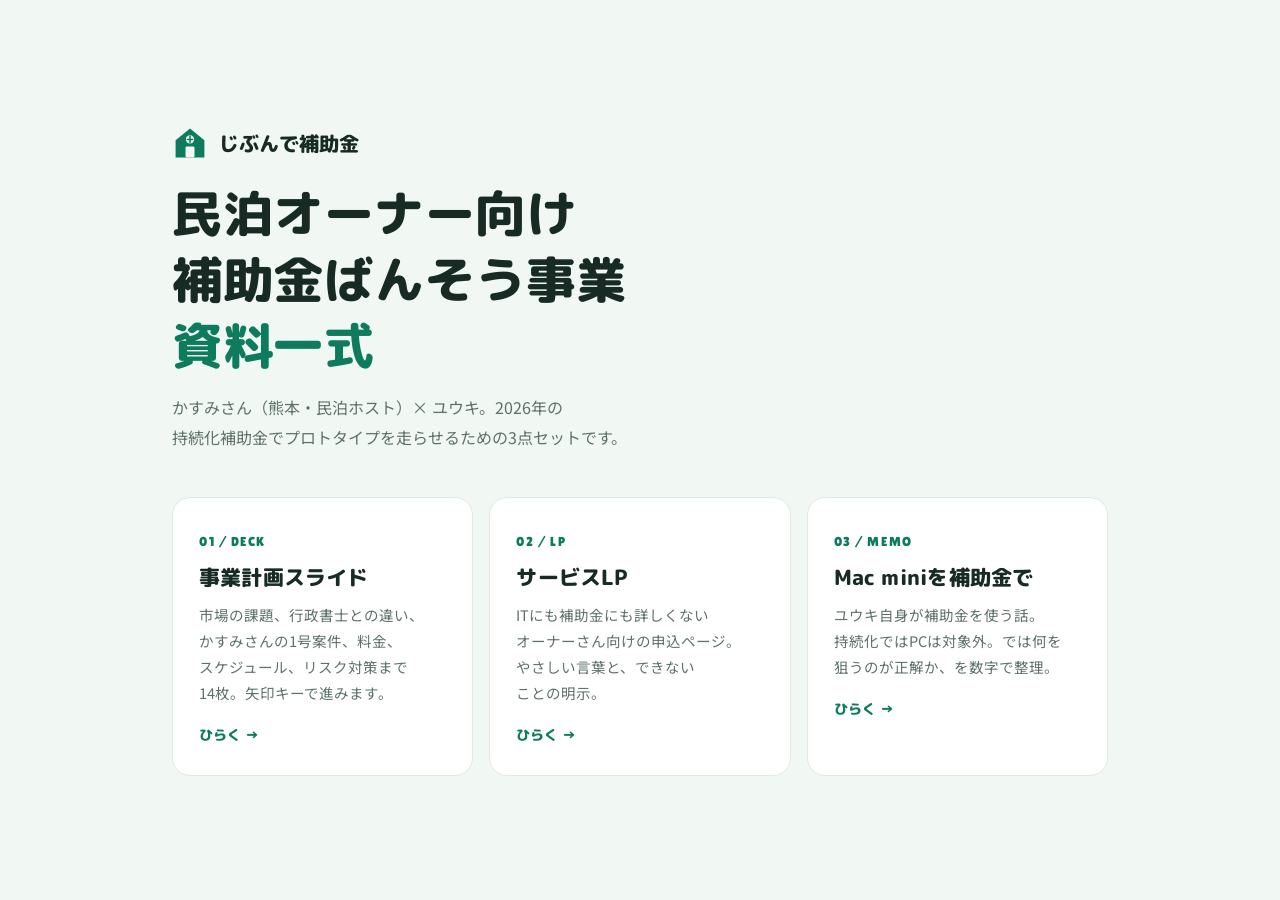
==== index.html @ 51015c7d "じぶんで補助金 資料一式" ====
<!doctype html>
<html lang="ja">
<head>
<meta charset="utf-8">
<meta name="viewport" content="width=device-width,initial-scale=1">
<meta name="color-scheme" content="light">
<title>じぶんで補助金｜資料一式</title>
<link rel="preconnect" href="https://fonts.googleapis.com">
<link rel="preconnect" href="https://fonts.gstatic.com" crossorigin>
<link href="https://fonts.googleapis.com/css2?family=Lilita+One&family=M+PLUS+Rounded+1c:wght@400;800&family=Noto+Sans+JP:wght@400;500;700&display=swap" rel="stylesheet">
<link rel="stylesheet" href="style.css">
<style>
body{background:#F1F7F3;color:#172A24;min-height:100vh;display:flex;align-items:center;padding:56px 0}
.brand{display:flex;align-items:center;gap:11px;font-family:"M PLUS Rounded 1c",sans-serif;font-weight:800;font-size:20px}
h1{font-size:clamp(28px,5.6vw,50px);line-height:1.32;margin:18px 0 14px}
.lead{color:#5E7169;max-width:52ch;margin-bottom:44px}
.cards{display:grid;gap:16px;grid-template-columns:repeat(3,1fr)}
a.card{display:block;background:#FFFFFF;border:1px solid #DEE9E3;border-radius:18px;padding:26px;
  text-decoration:none;transition:transform .16s var(--ease-out),box-shadow .16s ease,border-color .16s ease}
a.card:hover{transform:translateY(-4px);border-color:#0E7C5C;box-shadow:0 16px 38px rgba(0,0,0,.3)}
a.card .k{font-family:"Lilita One",sans-serif;color:#0E7C5C;font-size:13px;letter-spacing:.12em}
a.card h2{font-size:21px;margin:8px 0 10px}
a.card p{font-size:14.5px;color:#5E7169;line-height:1.8}
.go{margin-top:16px;font-size:14px;color:#0E7C5C;font-family:"M PLUS Rounded 1c",sans-serif;font-weight:800}
@media(max-width:820px){.cards{grid-template-columns:1fr}}
</style>
</head>
<body>
<div class="wrap">
  <div class="brand">
    <svg width="36" height="36" viewBox="0 0 40 40" aria-hidden="true">
      <path d="M20 4 4 17v19h32V17L20 4z" fill="#0E7C5C"/>
      <rect x="15" y="24" width="10" height="12" rx="1.5" fill="#F1F7F3"/>
      <circle cx="20" cy="16" r="4.6" fill="#F1F7F3"/>
      <path d="M20 12.6v6.8M17 16h6" stroke="#0E7C5C" stroke-width="1.7" stroke-linecap="round"/>
    </svg>
    じぶんで補助金
  </div>
  <h1>民泊オーナー向け<br>補助金ばんそう事業<br><span style="color:#0E7C5C">資料一式</span></h1>
  <p class="lead">かすみさん（熊本・民泊ホスト）× ユウキ。2026年の持続化補助金でプロトタイプを走らせるための3点セットです。</p>
  <div class="cards">
    <a class="card" href="deck.html">
      <span class="k">01 / DECK</span>
      <h2>事業計画スライド</h2>
      <p>市場の課題、行政書士との違い、かすみさんの1号案件、料金、スケジュール、リスク対策まで14枚。矢印キーで進みます。</p>
      <div class="go">ひらく →</div>
    </a>
    <a class="card" href="lp.html">
      <span class="k">02 / LP</span>
      <h2>サービスLP</h2>
      <p>ITにも補助金にも詳しくないオーナーさん向けの申込ページ。やさしい言葉と、できないことの明示。</p>
      <div class="go">ひらく →</div>
    </a>
    <a class="card" href="macmini.html">
      <span class="k">03 / MEMO</span>
      <h2>Mac miniを補助金で</h2>
      <p>ユウキ自身が補助金を使う話。持続化ではPCは対象外。では何を狙うのが正解か、を数字で整理。</p>
      <div class="go">ひらく →</div>
    </a>
  </div>
</div>
</body>
</html>
---- style.css ----
/* ===== 共通スタイル : 民泊補助金伴走サービス ===== */
:root{
  color-scheme:light only;   /* ブラウザの強制ダークを無効化 */
  --accent:#0E7C5C;      /* 阿蘇の緑＝補助金・信頼 */
  --accent-d:#0A5C45;
  --accent-2:#E0632F;    /* 火の国の朱＝行動・強調 */
  --gold:#FFD9A0;
  --ink:#1B2E28;
  --sub:#5E7169;
  --line:#E6EAE4;
  --bg:#FFFFFF;
  --card:#FFFFFF;
  --ease-out:cubic-bezier(.22,1,.36,1);
  --spring:cubic-bezier(.34,1.56,.64,1);
}
*{box-sizing:border-box;margin:0;padding:0}
body{
  background:var(--bg);color:var(--ink);
  font-family:"Noto Sans JP",-apple-system,BlinkMacSystemFont,"Hiragino Sans","Hiragino Kaku Gothic ProN",Meiryo,sans-serif;
  line-height:1.9;-webkit-font-smoothing:antialiased;
}
/* 日本語の改行崩れ対策（全要素に効かせる） */
body,p,li,td,th,div,span,b,small,summary,button,a,h1,h2,h3,h4,dt,dd{
  word-break:auto-phrase;line-break:strict;overflow-wrap:anywhere;
}
h1,h2,h3,h4,.btn,.chip,.pill,.tag,.eyebrow,.kicker,.lead,.note,.badge{text-wrap:balance}
p,li{text-wrap:pretty}
h1,h2,h3,h4{
  font-family:"M PLUS Rounded 1c","Hiragino Maru Gothic ProN",sans-serif;
  font-weight:800;line-height:1.4;letter-spacing:.01em;
}
.num,.big{font-family:"Lilita One","M PLUS Rounded 1c",sans-serif;font-variant-numeric:tabular-nums;letter-spacing:.02em}
a{color:inherit}
.wrap{max-width:980px;margin:0 auto;padding:0 22px}
.eyebrow{letter-spacing:.16em;font-size:11px;font-weight:800;color:var(--accent);
  font-family:"M PLUS Rounded 1c",sans-serif}
.u{background:linear-gradient(transparent 62%,var(--gold) 62%);padding:0 3px}
.scroll-x{overflow-x:auto}
.btn{
  display:inline-block;background:var(--accent-2);color:#fff;text-decoration:none;
  font-family:"M PLUS Rounded 1c",sans-serif;font-weight:800;
  padding:16px 34px;border-radius:999px;border:none;cursor:pointer;font-size:17px;
  box-shadow:0 2px 6px rgba(20,60,60,.12),0 10px 24px rgba(224,99,47,.24);
  transition:transform .12s var(--spring),box-shadow .12s ease;
}
.btn:hover{transform:translateY(-2px);box-shadow:0 14px 30px rgba(224,99,47,.32)}
.btn:active{transform:translateY(0) scale(.98)}
.btn.ghost{background:transparent;color:var(--accent);border:2px solid var(--accent);box-shadow:none}
:focus-visible{outline:2px solid var(--accent-2);outline-offset:3px}
.reveal{animation:rv linear both;animation-timeline:view();animation-range:entry 8% cover 32%}
@keyframes rv{from{opacity:0;transform:translateY(22px)}to{opacity:1;transform:none}}
@supports not (animation-timeline:view()){.reveal{animation:none;opacity:1;transform:none}}
@media(prefers-reduced-motion:reduce){*{animation:none!important;transition:none!important}}
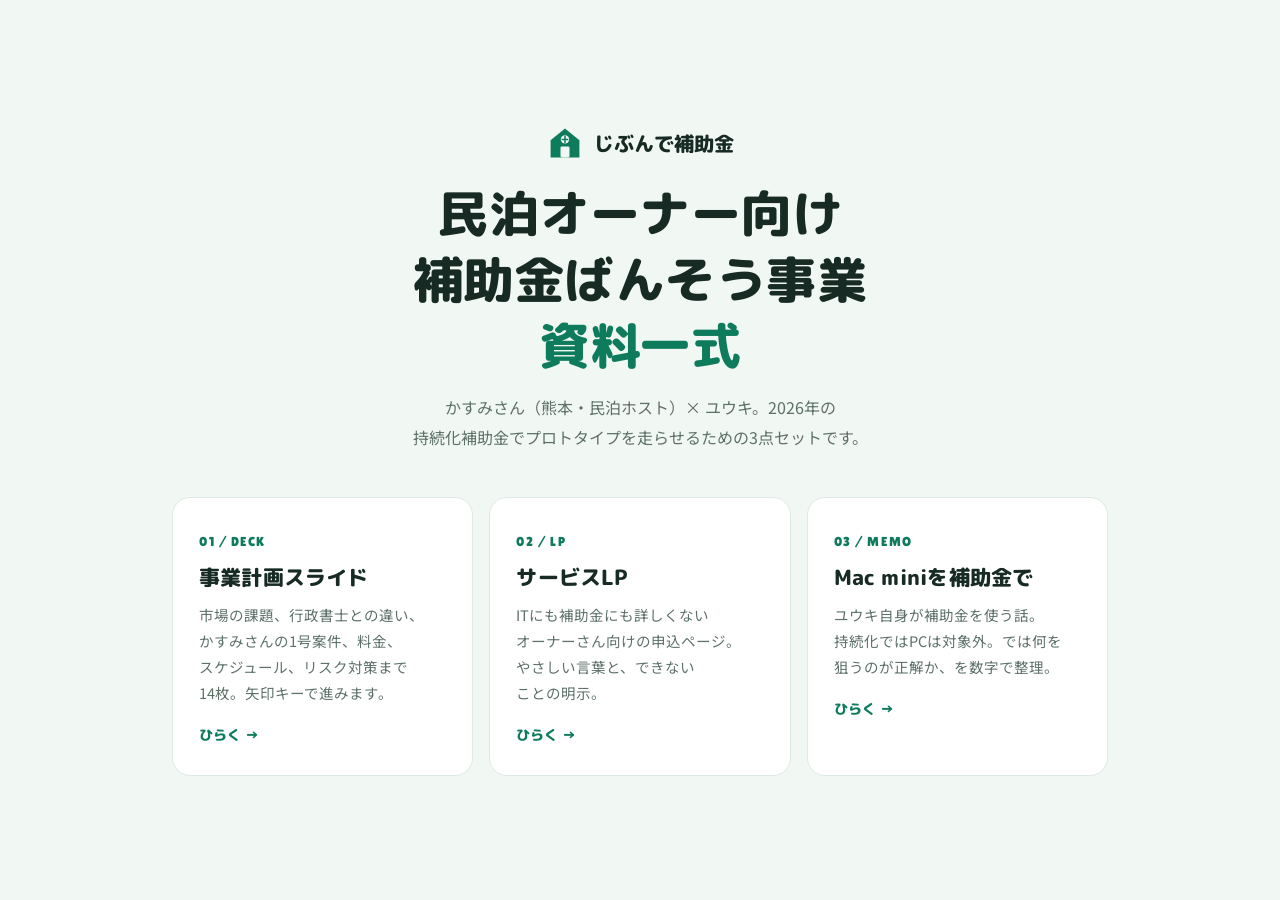
==== commit ffcff162: "トップを中央揃えに統一" ====
--- a/index.html
+++ b/index.html
@@ -11,9 +11,11 @@
 <link rel="stylesheet" href="style.css">
 <style>
 body{background:#F1F7F3;color:#172A24;min-height:100vh;display:flex;align-items:center;padding:56px 0}
-.brand{display:flex;align-items:center;gap:11px;font-family:"M PLUS Rounded 1c",sans-serif;font-weight:800;font-size:20px}
+.wrap{text-align:center}
+.brand{display:flex;align-items:center;justify-content:center;gap:11px;font-family:"M PLUS Rounded 1c",sans-serif;font-weight:800;font-size:20px}
 h1{font-size:clamp(28px,5.6vw,50px);line-height:1.32;margin:18px 0 14px}
-.lead{color:#5E7169;max-width:52ch;margin-bottom:44px}
+.lead{color:#5E7169;max-width:52ch;margin:0 auto 44px}
+a.card{text-align:left}
 .cards{display:grid;gap:16px;grid-template-columns:repeat(3,1fr)}
 a.card{display:block;background:#FFFFFF;border:1px solid #DEE9E3;border-radius:18px;padding:26px;
   text-decoration:none;transition:transform .16s var(--ease-out),box-shadow .16s ease,border-color .16s ease}
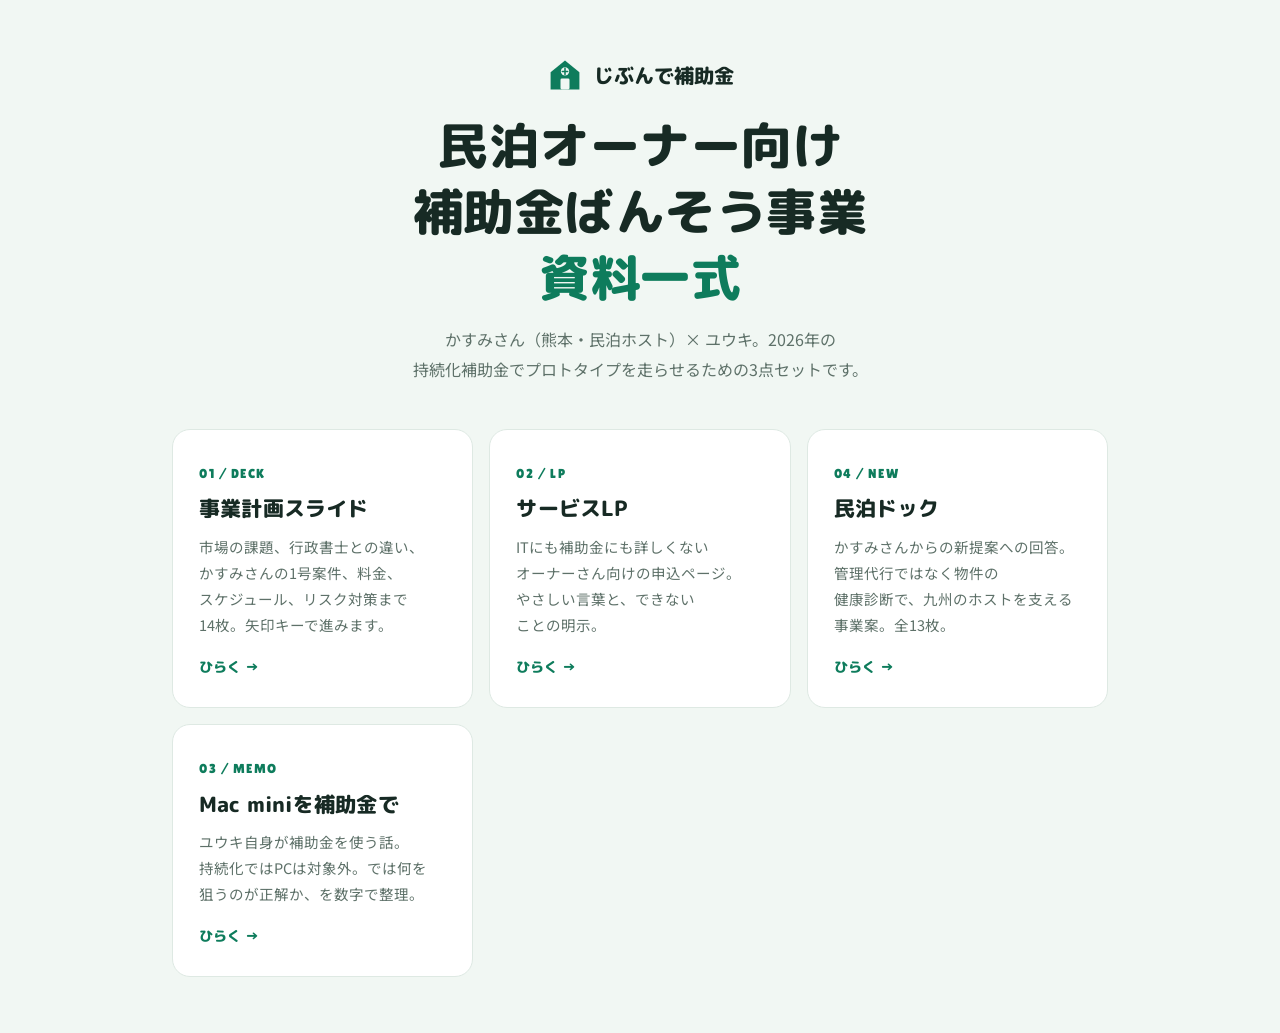
==== commit 49e6f166: "民泊ドック提案スライドを追加" ====
--- a/index.html
+++ b/index.html
@@ -53,6 +53,12 @@
       <p>ITにも補助金にも詳しくないオーナーさん向けの申込ページ。やさしい言葉と、できないことの明示。</p>
       <div class="go">ひらく →</div>
     </a>
+    <a class="card" href="dock.html">
+      <span class="k">04 / NEW</span>
+      <h2>民泊ドック</h2>
+      <p>かすみさんからの新提案への回答。管理代行ではなく物件の健康診断で、九州のホストを支える事業案。全13枚。</p>
+      <div class="go">ひらく →</div>
+    </a>
     <a class="card" href="macmini.html">
       <span class="k">03 / MEMO</span>
       <h2>Mac miniを補助金で</h2>
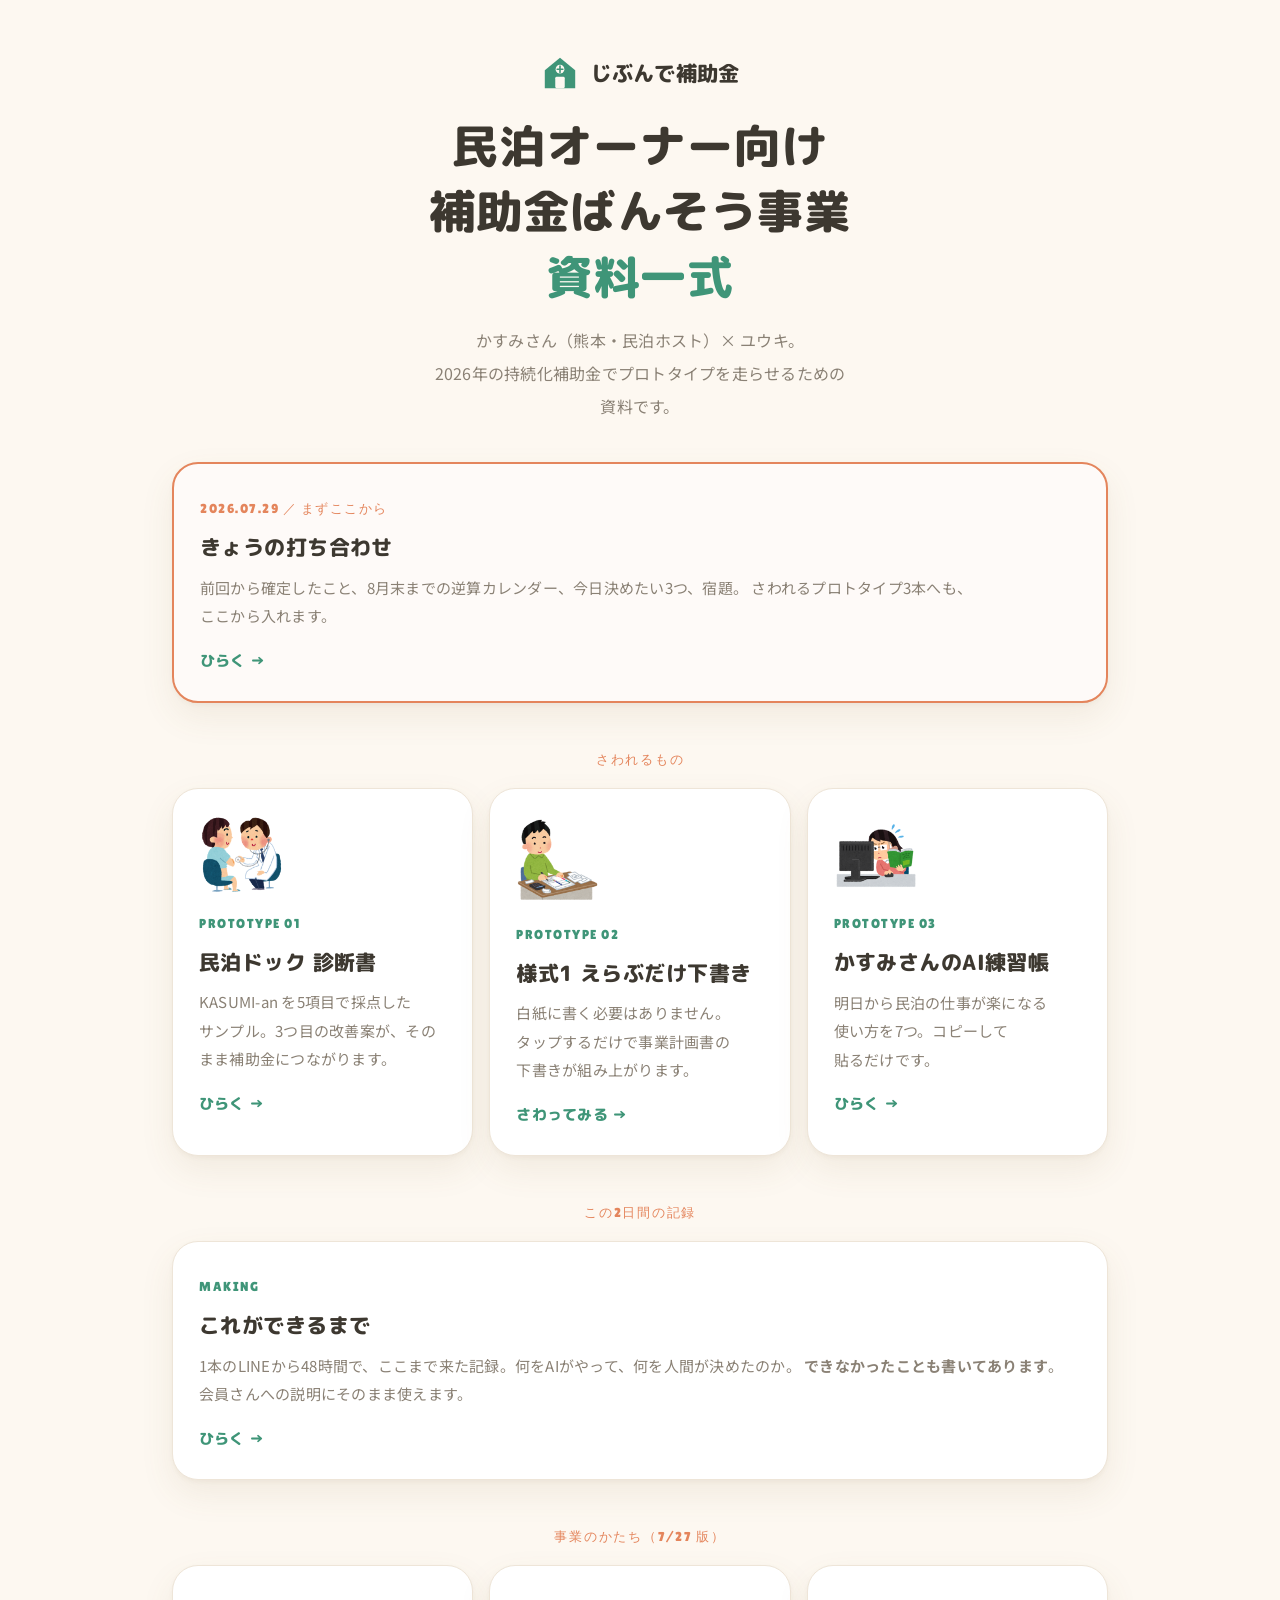
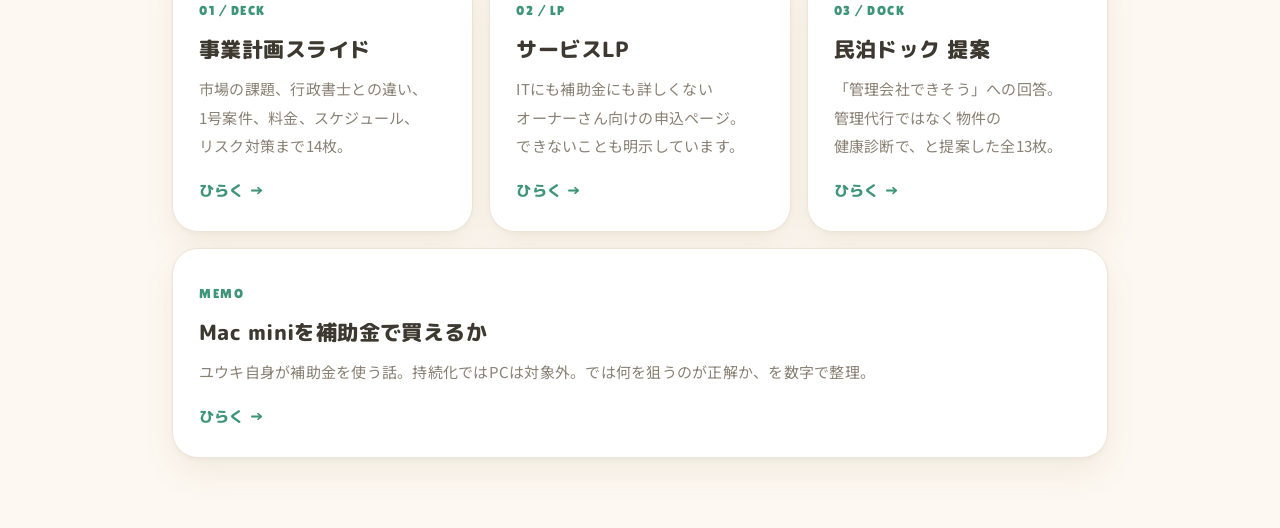
==== commit fdb5d197: "7/29打合せ資料・民泊ドック診断書・様式1えらぶだけ・AI練習帳・制作記録を追加" ====
--- a/index.html
+++ b/index.html
@@ -9,59 +9,119 @@
 <link rel="preconnect" href="https://fonts.gstatic.com" crossorigin>
 <link href="https://fonts.googleapis.com/css2?family=Lilita+One&family=M+PLUS+Rounded+1c:wght@400;800&family=Noto+Sans+JP:wght@400;500;700&display=swap" rel="stylesheet">
 <link rel="stylesheet" href="style.css">
+<link rel="stylesheet" href="soft.css">
 <style>
-body{background:#F1F7F3;color:#172A24;min-height:100vh;display:flex;align-items:center;padding:56px 0}
-.wrap{text-align:center}
-.brand{display:flex;align-items:center;justify-content:center;gap:11px;font-family:"M PLUS Rounded 1c",sans-serif;font-weight:800;font-size:20px}
-h1{font-size:clamp(28px,5.6vw,50px);line-height:1.32;margin:18px 0 14px}
-.lead{color:#5E7169;max-width:52ch;margin:0 auto 44px}
-a.card{text-align:left}
+body{padding:52px 0 70px}
+.brand{display:flex;align-items:center;justify-content:center;gap:12px;
+  font-family:"M PLUS Rounded 1c",sans-serif;font-weight:800;font-size:21px}
+h1{font-size:clamp(26px,5vw,46px);line-height:1.42;margin:20px 0 14px;text-align:center}
+.lead{color:var(--sub);max-width:54ch;margin:0 auto 40px;text-align:center;font-size:16px}
+.gl{font-family:"Lilita One",sans-serif;color:var(--accent-2);font-size:12.5px;
+  letter-spacing:.14em;text-align:center;margin:44px 0 16px}
 .cards{display:grid;gap:16px;grid-template-columns:repeat(3,1fr)}
-a.card{display:block;background:#FFFFFF;border:1px solid #DEE9E3;border-radius:18px;padding:26px;
-  text-decoration:none;transition:transform .16s var(--ease-out),box-shadow .16s ease,border-color .16s ease}
-a.card:hover{transform:translateY(-4px);border-color:#0E7C5C;box-shadow:0 16px 38px rgba(0,0,0,.3)}
-a.card .k{font-family:"Lilita One",sans-serif;color:#0E7C5C;font-size:13px;letter-spacing:.12em}
+.cards.one{grid-template-columns:1fr}
+.cards.two{grid-template-columns:1fr 1fr}
+a.card{display:block;background:#fff;border:1px solid var(--line);border-radius:26px;padding:26px;
+  text-decoration:none;box-shadow:var(--soft-shadow);
+  transition:transform .16s var(--ease-out),border-color .16s ease}
+a.card:hover{transform:translateY(-4px);border-color:var(--accent)}
+a.card.hot{border:2px solid var(--accent-2);background:color-mix(in srgb,var(--accent-2) 4%,#fff)}
+a.card .k{font-family:"Lilita One",sans-serif;color:var(--accent);font-size:12.5px;letter-spacing:.12em}
+a.card.hot .k{color:var(--accent-2)}
 a.card h2{font-size:21px;margin:8px 0 10px}
-a.card p{font-size:14.5px;color:#5E7169;line-height:1.8}
-.go{margin-top:16px;font-size:14px;color:#0E7C5C;font-family:"M PLUS Rounded 1c",sans-serif;font-weight:800}
-@media(max-width:820px){.cards{grid-template-columns:1fr}}
+a.card p{font-size:15px;color:var(--sub);line-height:1.9}
+a.card .go{margin-top:15px;font-size:14.5px;color:var(--accent);
+  font-family:"M PLUS Rounded 1c",sans-serif;font-weight:800}
+a.card img.ill{width:84px;margin-bottom:12px}
+@media(max-width:860px){.cards,.cards.two{grid-template-columns:1fr}}
 </style>
 </head>
 <body>
 <div class="wrap">
   <div class="brand">
-    <svg width="36" height="36" viewBox="0 0 40 40" aria-hidden="true">
-      <path d="M20 4 4 17v19h32V17L20 4z" fill="#0E7C5C"/>
-      <rect x="15" y="24" width="10" height="12" rx="1.5" fill="#F1F7F3"/>
-      <circle cx="20" cy="16" r="4.6" fill="#F1F7F3"/>
-      <path d="M20 12.6v6.8M17 16h6" stroke="#0E7C5C" stroke-width="1.7" stroke-linecap="round"/>
+    <svg width="38" height="38" viewBox="0 0 40 40" aria-hidden="true">
+      <path d="M20 4 4 17v19h32V17L20 4z" fill="#3F9578"/>
+      <rect x="15" y="24" width="10" height="12" rx="1.5" fill="#FDF8F1"/>
+      <circle cx="20" cy="16" r="4.6" fill="#FDF8F1"/>
+      <path d="M20 12.6v6.8M17 16h6" stroke="#3F9578" stroke-width="1.7" stroke-linecap="round"/>
     </svg>
     じぶんで補助金
   </div>
-  <h1>民泊オーナー向け<br>補助金ばんそう事業<br><span style="color:#0E7C5C">資料一式</span></h1>
-  <p class="lead">かすみさん（熊本・民泊ホスト）× ユウキ。2026年の持続化補助金でプロトタイプを走らせるための3点セットです。</p>
+  <h1>民泊オーナー向け<br>補助金ばんそう事業<br><span style="color:var(--accent)">資料一式</span></h1>
+  <p class="lead">かすみさん（熊本・民泊ホスト）× ユウキ。<br>2026年の持続化補助金でプロトタイプを走らせるための資料です。</p>
+
+  <div class="cards one">
+    <a class="card hot" href="followup.html">
+      <span class="k">2026.07.29 ／ まずここから</span>
+      <h2>きょうの打ち合わせ</h2>
+      <p>前回から確定したこと、8月末までの逆算カレンダー、今日決めたい3つ、宿題。
+      さわれるプロトタイプ3本へも、ここから入れます。</p>
+      <div class="go">ひらく →</div>
+    </a>
+  </div>
+
+  <div class="gl">さわれるもの</div>
+  <div class="cards">
+    <a class="card" href="dock-report.html">
+      <img class="ill" src="img/kenkoushindan_choushinki.png" alt="">
+      <span class="k">PROTOTYPE 01</span>
+      <h2>民泊ドック 診断書</h2>
+      <p>KASUMI-an を5項目で採点したサンプル。3つ目の改善案が、そのまま補助金につながります。</p>
+      <div class="go">ひらく →</div>
+    </a>
+    <a class="card" href="form1.html">
+      <img class="ill" src="img/zei_shinkoku.png" alt="">
+      <span class="k">PROTOTYPE 02</span>
+      <h2>様式1 えらぶだけ下書き</h2>
+      <p>白紙に書く必要はありません。タップするだけで事業計画書の下書きが組み上がります。</p>
+      <div class="go">さわってみる →</div>
+    </a>
+    <a class="card" href="ai-start.html">
+      <img class="ill" src="img/computer_manual_woman.png" alt="">
+      <span class="k">PROTOTYPE 03</span>
+      <h2>かすみさんのAI練習帳</h2>
+      <p>明日から民泊の仕事が楽になる使い方を7つ。コピーして貼るだけです。</p>
+      <div class="go">ひらく →</div>
+    </a>
+  </div>
+
+  <div class="gl">この2日間の記録</div>
+  <div class="cards one">
+    <a class="card" href="making.html">
+      <span class="k">MAKING</span>
+      <h2>これができるまで</h2>
+      <p>1本のLINEから48時間で、ここまで来た記録。何をAIがやって、何を人間が決めたのか。
+      <b>できなかったことも書いてあります</b>。会員さんへの説明にそのまま使えます。</p>
+      <div class="go">ひらく →</div>
+    </a>
+  </div>
+
+  <div class="gl">事業のかたち（7/27 版）</div>
   <div class="cards">
     <a class="card" href="deck.html">
       <span class="k">01 / DECK</span>
       <h2>事業計画スライド</h2>
-      <p>市場の課題、行政書士との違い、かすみさんの1号案件、料金、スケジュール、リスク対策まで14枚。矢印キーで進みます。</p>
+      <p>市場の課題、行政書士との違い、1号案件、料金、スケジュール、リスク対策まで14枚。</p>
       <div class="go">ひらく →</div>
     </a>
     <a class="card" href="lp.html">
       <span class="k">02 / LP</span>
       <h2>サービスLP</h2>
-      <p>ITにも補助金にも詳しくないオーナーさん向けの申込ページ。やさしい言葉と、できないことの明示。</p>
+      <p>ITにも補助金にも詳しくないオーナーさん向けの申込ページ。できないことも明示しています。</p>
       <div class="go">ひらく →</div>
     </a>
     <a class="card" href="dock.html">
-      <span class="k">04 / NEW</span>
-      <h2>民泊ドック</h2>
-      <p>かすみさんからの新提案への回答。管理代行ではなく物件の健康診断で、九州のホストを支える事業案。全13枚。</p>
+      <span class="k">03 / DOCK</span>
+      <h2>民泊ドック 提案</h2>
+      <p>「管理会社できそう」への回答。管理代行ではなく物件の健康診断で、と提案した全13枚。</p>
       <div class="go">ひらく →</div>
     </a>
+  </div>
+
+  <div class="cards one" style="margin-top:16px">
     <a class="card" href="macmini.html">
-      <span class="k">03 / MEMO</span>
-      <h2>Mac miniを補助金で</h2>
+      <span class="k">MEMO</span>
+      <h2>Mac miniを補助金で買えるか</h2>
       <p>ユウキ自身が補助金を使う話。持続化ではPCは対象外。では何を狙うのが正解か、を数字で整理。</p>
       <div class="go">ひらく →</div>
     </a>
--- a/soft.css
+++ b/soft.css
@@ -0,0 +1,68 @@
+/* ===== やさしいレイヤー : style.css の後に読む ===== */
+/* 白×緑のはっきりした配色を、クリーム×やわらかい緑に置き換える。
+   対象は followup / dock-report / form1 の3ページのみ。 */
+:root{
+  --accent:#3F9578;        /* 阿蘇の緑を少し淡く、温かく */
+  --accent-d:#2E7259;
+  --accent-2:#E4855C;      /* 朱をやわらげて、あんずの色に */
+  --gold:#FFE7BE;
+  --ink:#3D3830;           /* 真っ黒にしない（目がやさしい） */
+  --sub:#8A8175;
+  --line:#EEE5D8;          /* 罫線もクリーム寄り */
+  --bg:#FDF8F1;
+  --card:#FFFFFF;
+  --cream:#FBF3E7;
+  --soft-shadow:0 2px 4px rgba(120,95,60,.05), 0 14px 34px rgba(120,95,60,.09);
+}
+body{
+  background:var(--bg);
+  font-size:16.5px;
+  line-height:2.0;              /* 行間をゆったり（高齢のオーナーさん向け） */
+  letter-spacing:.015em;
+}
+h1,h2,h3,h4{letter-spacing:.02em;line-height:1.55}
+
+/* 角をまるく、影をやわらかく、線を薄く */
+.card,.panel,.sheet,.item,.fix,.q,.tips,.calc,.done,.cal .b,.funnel div,
+ul.hw li,.warn,.disc,.legal,a.proto,#doc,input,textarea,.total,.bridge{
+  box-shadow:var(--soft-shadow);
+}
+.card,.panel,.item,.fix,.q,.tips,a.proto{border-radius:24px}
+.sheet{border-radius:30px}
+.calc,.total,.bridge,.disc,.legal,.warn,#doc{border-radius:20px}
+.cal .b,.funnel div,ul.hw li,.done{border-radius:18px}
+.cal .b,.done{border-radius:0 18px 18px 0}
+input,textarea{border-radius:14px;border-color:#E4DACB;background:#FFFDFA}
+.btn{box-shadow:0 2px 5px rgba(140,90,60,.10),0 10px 22px rgba(228,133,92,.26)}
+
+/* 面の塗りをクリームに寄せる */
+.sec:nth-of-type(even),.tint{background:var(--cream)!important}
+.calc,.total,.item .why,.tag{background:var(--cream)}
+th{background:var(--cream)}
+
+/* 見出しまわりの余白を広げて、詰まった感じを消す */
+h2.t{margin-bottom:14px}
+.lead{line-height:2.05}
+.sec{padding:62px 0}
+
+/* いらすとや：やさしさの主役 */
+.ill-row{display:flex;align-items:center;gap:26px;flex-wrap:wrap}
+.ill-row>div{flex:1 1 300px;min-width:0}
+img.ill{display:block;max-width:100%;height:auto}
+.ill-s{width:clamp(78px,11vw,124px)}
+.ill-m{width:clamp(120px,17vw,196px)}
+.ill-l{width:clamp(150px,22vw,250px)}
+.ill-c{margin:0 auto}
+
+/* スコアバーもまるく */
+.bar{height:12px;border-radius:99px}
+.bar i{border-radius:99px}
+
+/* 診断書のスコア色をやわらかく */
+.item.low .sc,.item.low .bar i{color:#DE8A5E}
+.item.low .bar i{background:#E8A177}
+
+@media(max-width:820px){
+  body{font-size:16px}
+  .sec{padding:50px 0}
+}
